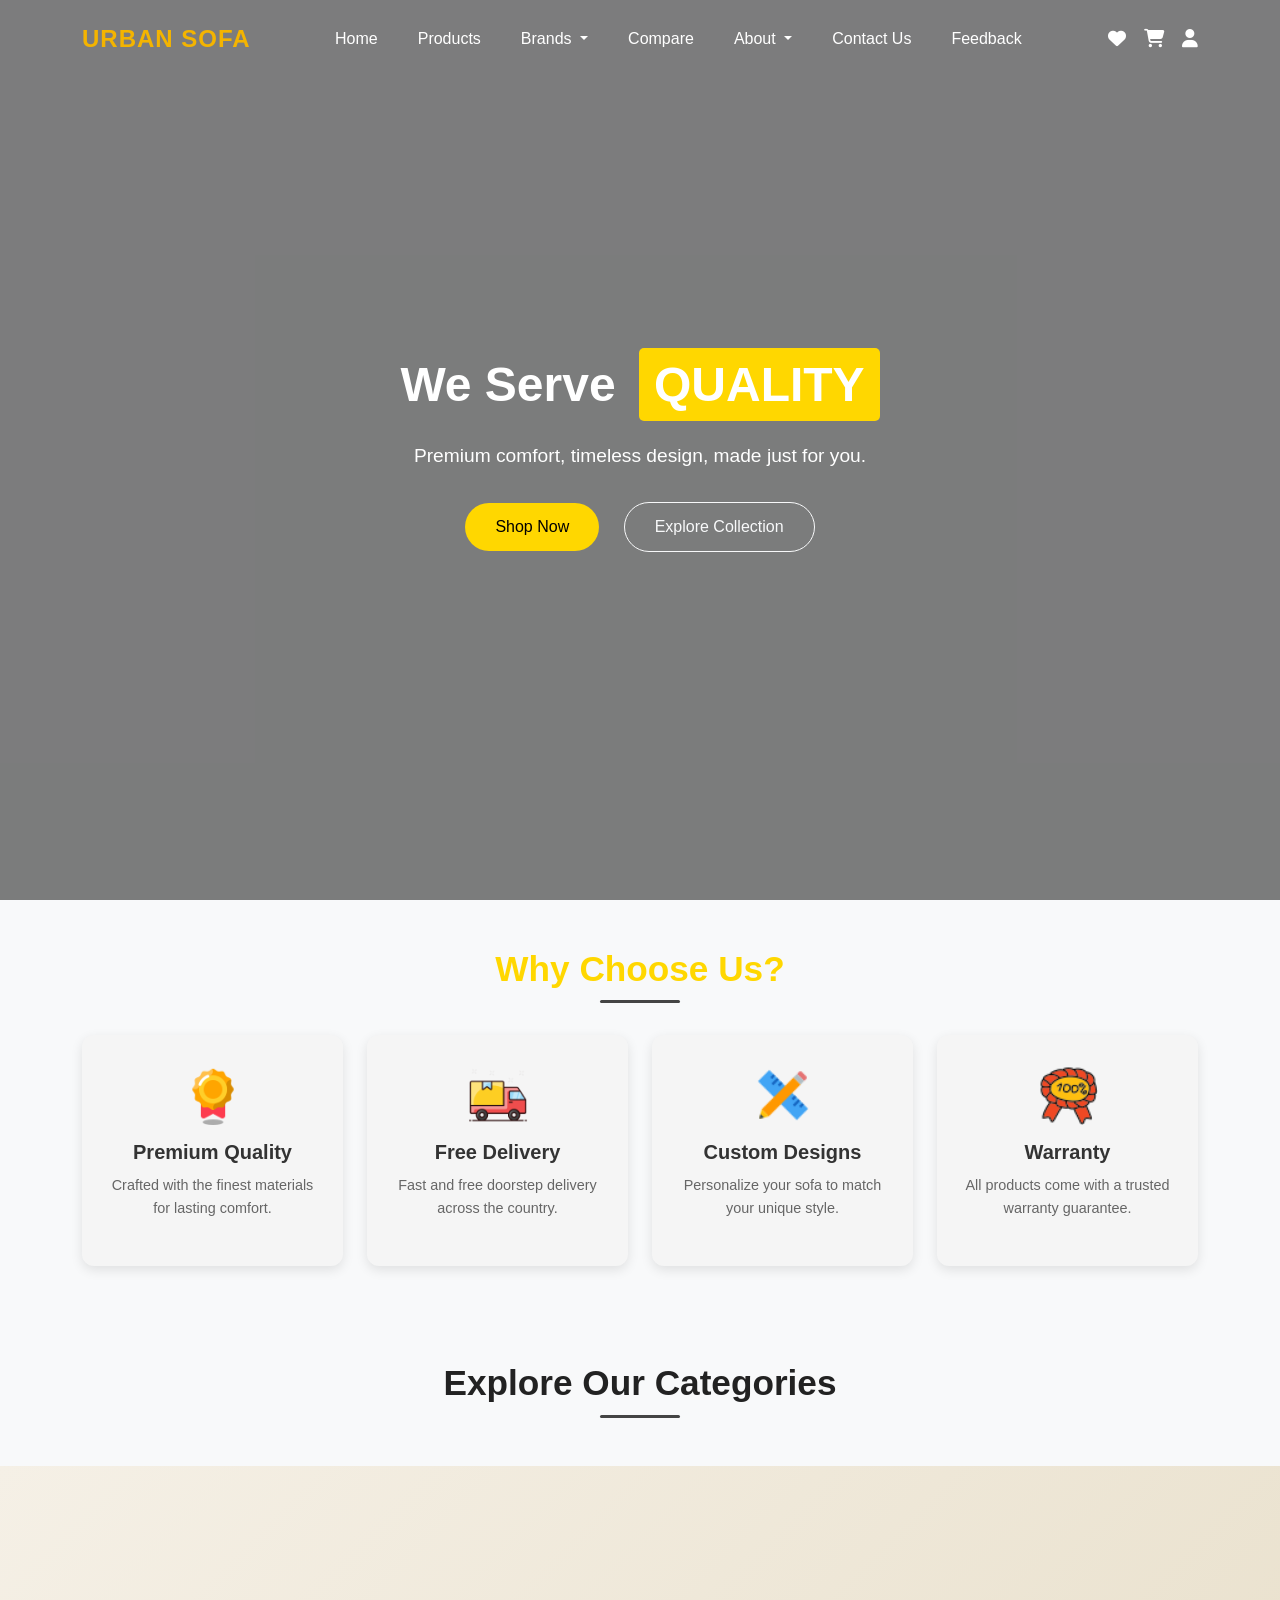
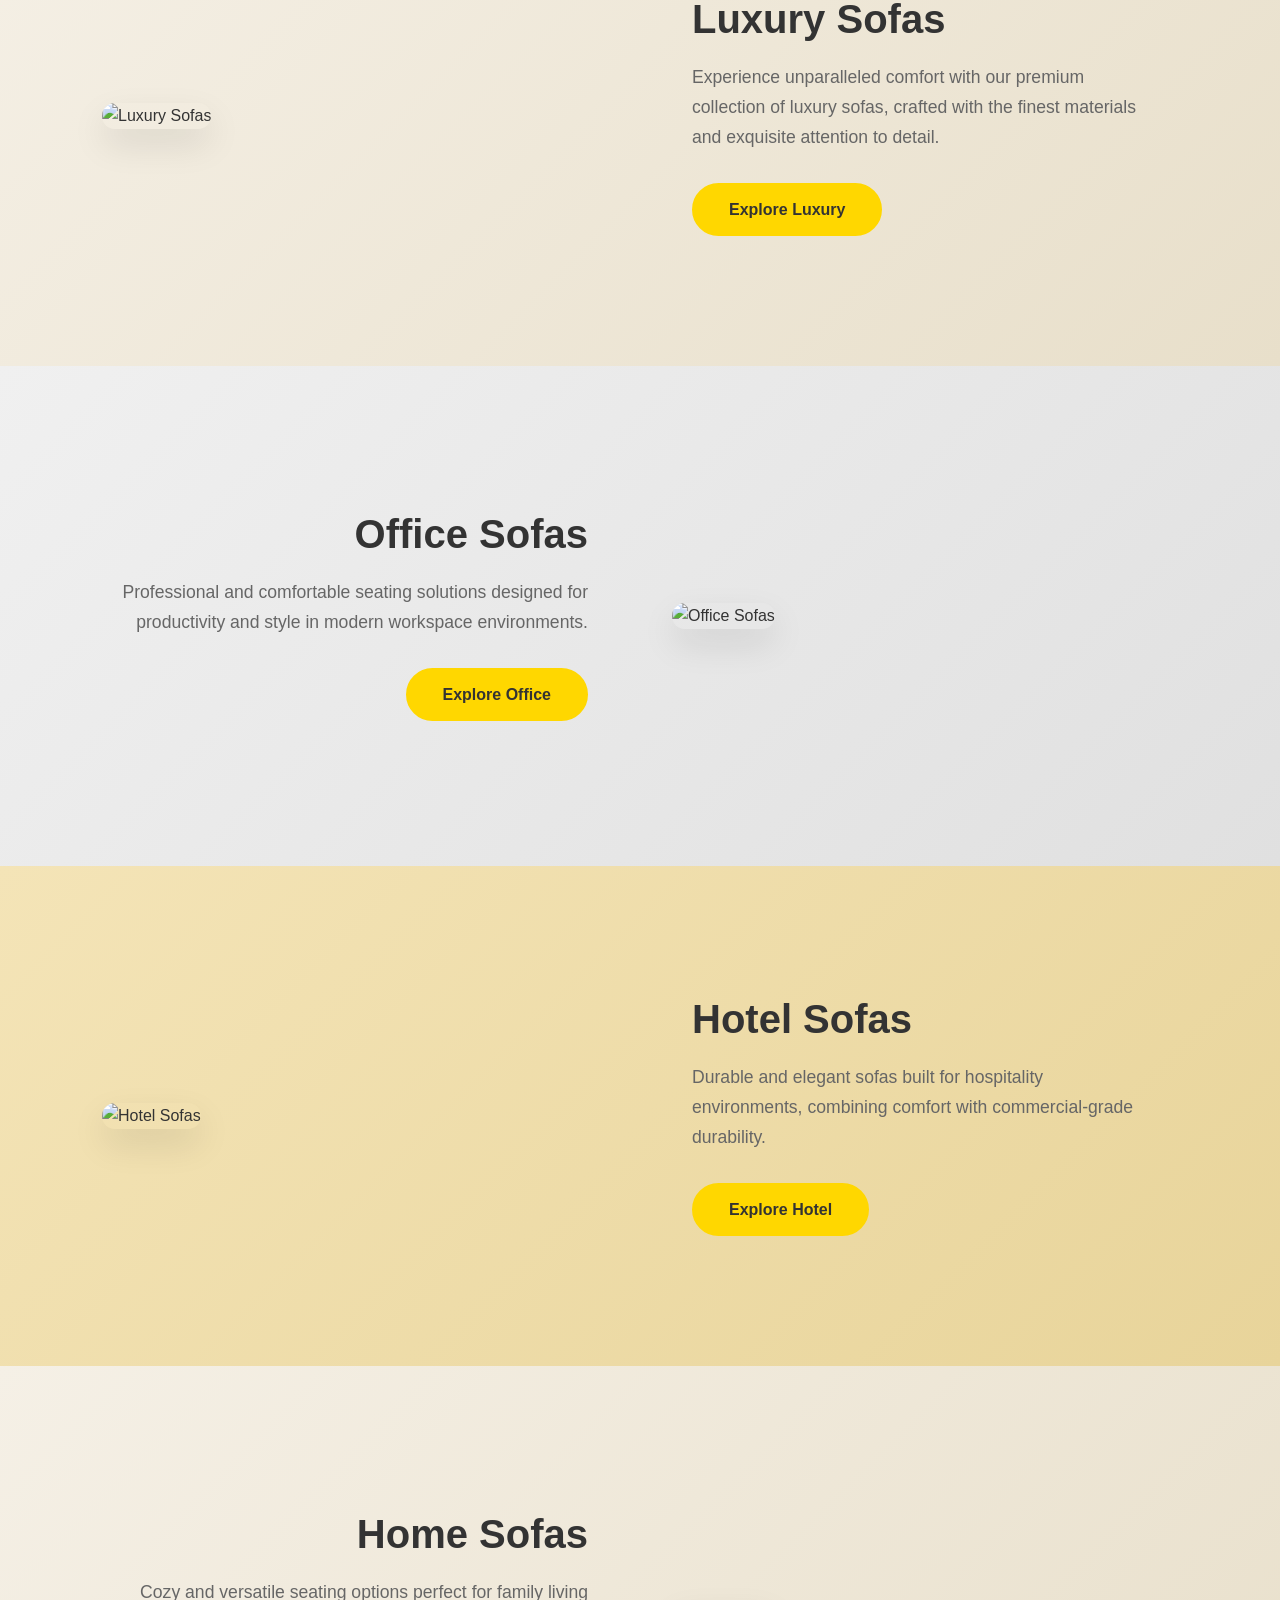
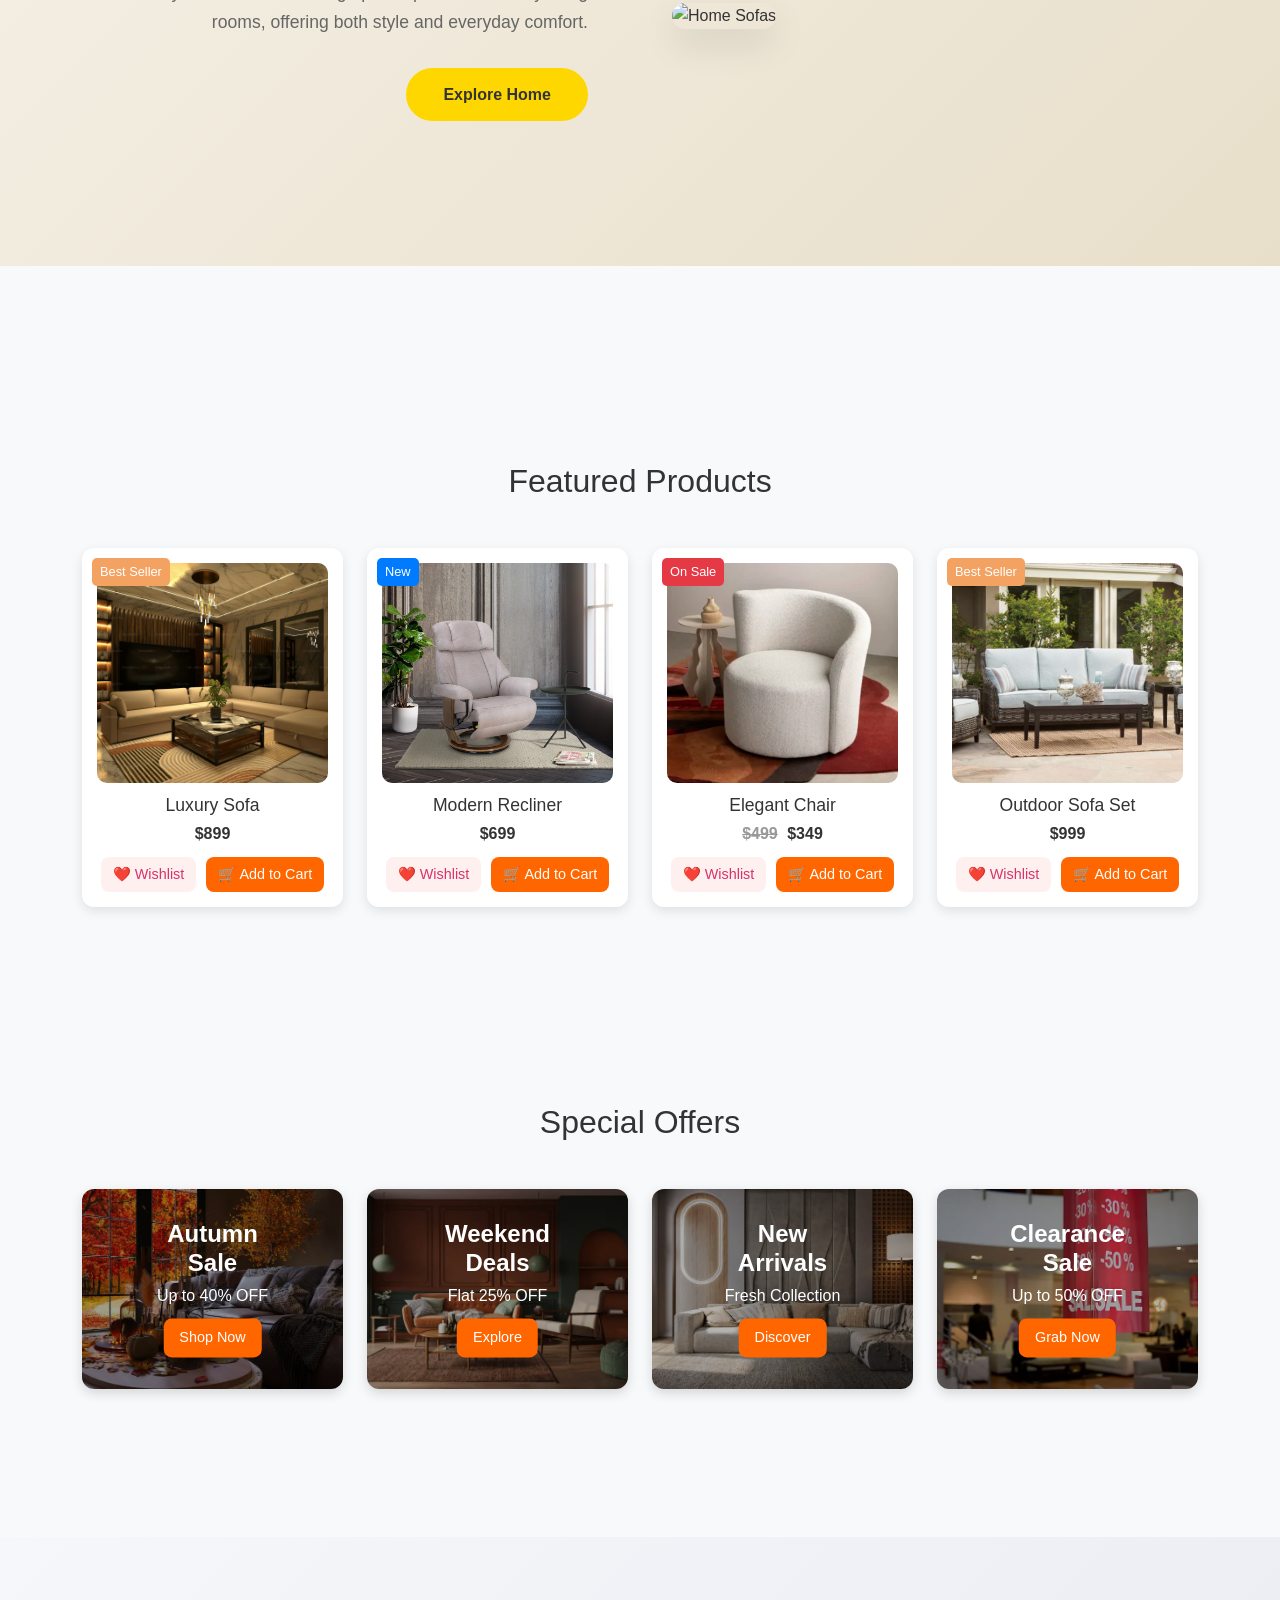
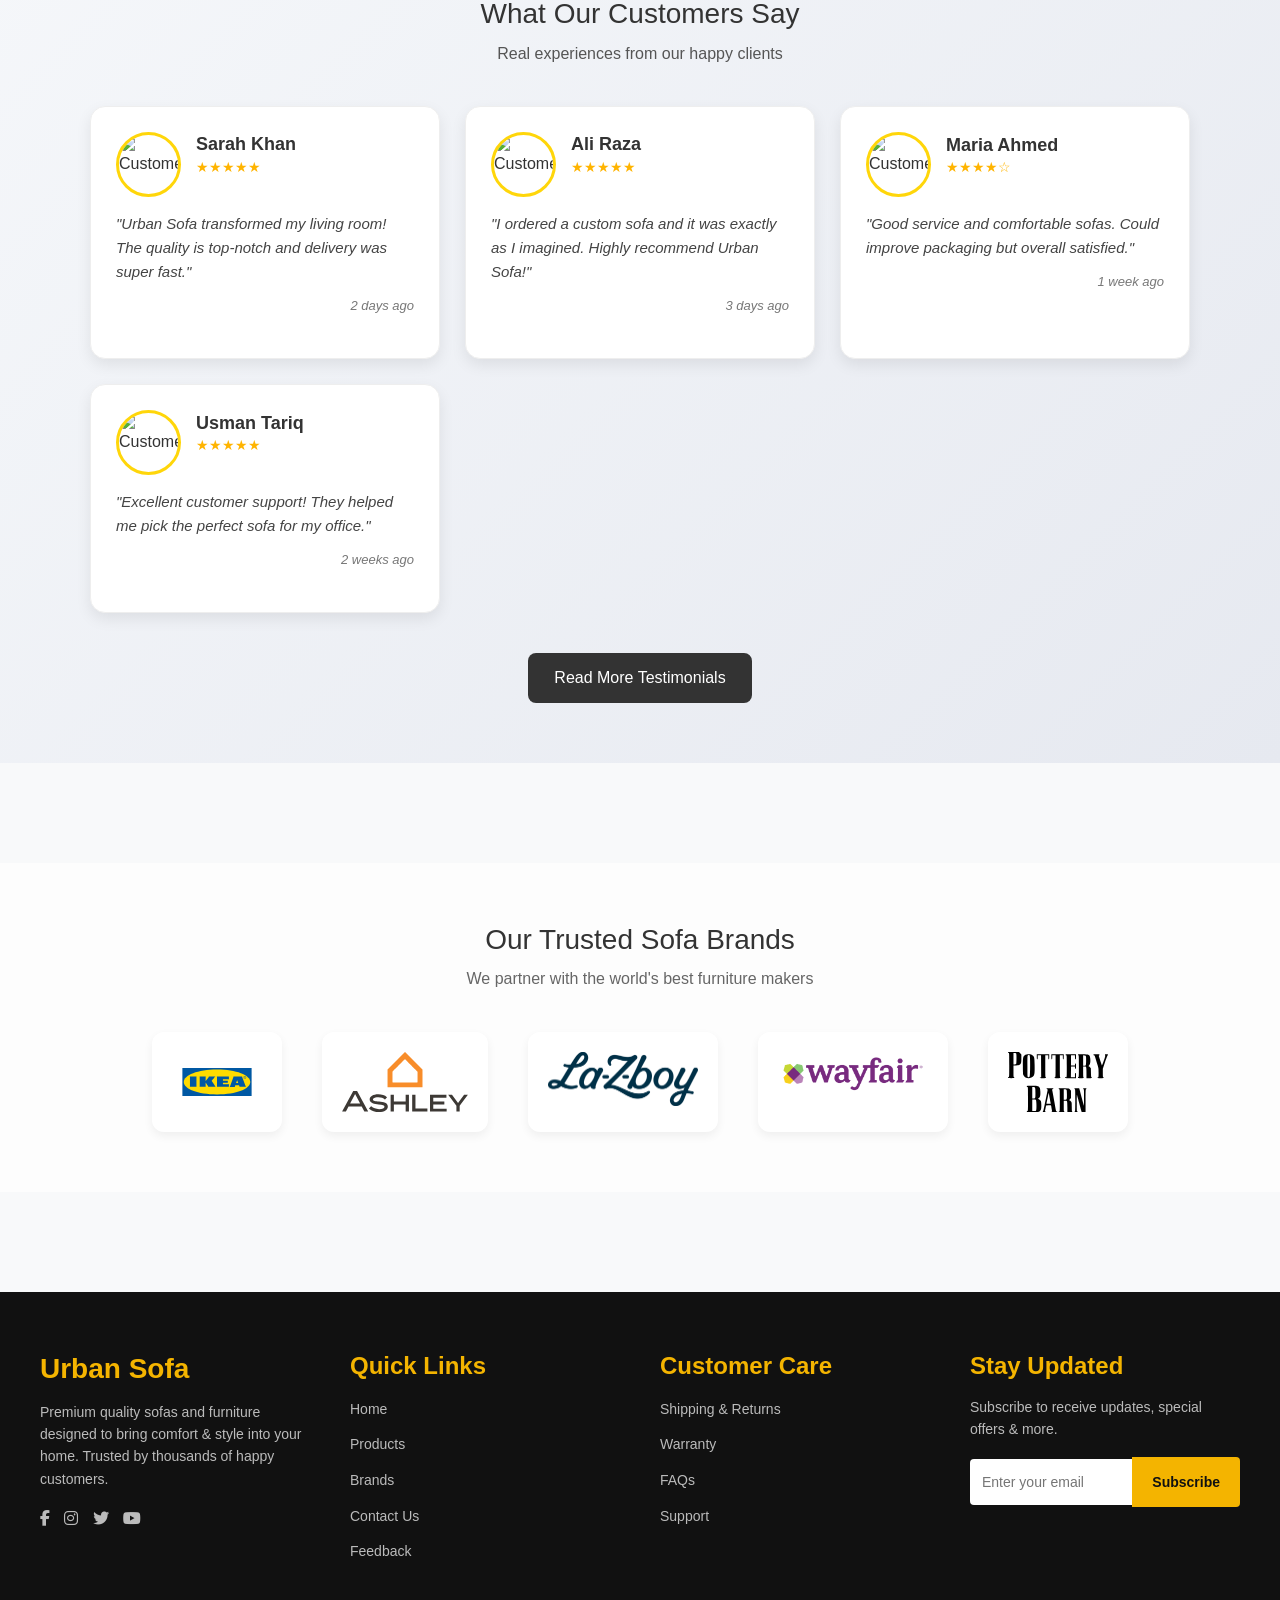
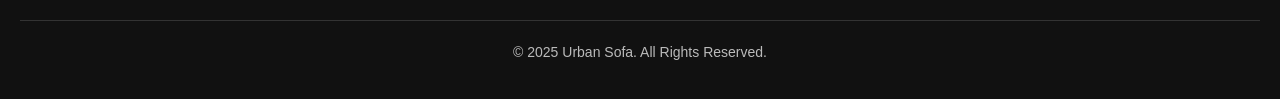
==== index.html @ 5524e992 "agent47" ====
<!DOCTYPE html>
<html lang="en">
<head>
    <meta charset="UTF-8">
    <meta name="viewport" content="width=device-width, initial-scale=1.0">
    <title>Oxford Sofa - Premium Furniture Store</title>

    <link rel="stylesheet" href="https://cdnjs.cloudflare.com/ajax/libs/font-awesome/6.4.0/css/all.min.css">

    <link rel="stylesheet" href="/css/responsive.css">

    <link href="https://cdn.jsdelivr.net/npm/bootstrap@5.3.3/dist/css/bootstrap.min.css" rel="stylesheet">

    <link href="https://unpkg.com/aos@2.3.1/dist/aos.css" rel="stylesheet">

    <link href="https://cdn.jsdelivr.net/npm/bootstrap-icons/font/bootstrap-icons.css" rel="stylesheet">

    <link rel="stylesheet" href="https://cdnjs.cloudflare.com/ajax/libs/font-awesome/6.4.0/css/all.min.css">
    
    <link rel="stylesheet" href="./css/style.css">



</head>
<body>



<nav class="navbar navbar-expand-lg navbar-dark fixed-top custom-navbar">
  <div class="container">
    <a class="navbar-brand" href="index.html">URBAN SOFA</a>

    <button class="navbar-toggler" type="button" data-bs-toggle="collapse" data-bs-target="#navbarNavDropdown">
      <span class="navbar-toggler-icon"></span>
    </button>

    <div class="collapse navbar-collapse" id="navbarNavDropdown">
      <ul class="navbar-nav mx-auto">

        <li class="nav-item">
          <a class="nav-link" href="index.html">Home</a>
        </li>

        <li class="nav-item">
          <a class="nav-link" href="product.html">Products</a>
        </li>
         
        <li class="nav-item dropdown">
          <a class="nav-link dropdown-toggle" href="brands.html" id="brandsDropdown" role="button" data-bs-toggle="dropdown">
            Brands
          </a>
          <ul class="dropdown-menu">
            <li><a class="dropdown-item" href="products.html?brand=ikea">IKEA</a></li>
            <li><a class="dropdown-item" href="products.html?brand=ashley">Ashley Furniture</a></li>
            <li><a class="dropdown-item" href="products.html?brand=lazboy">La-Z-Boy</a></li>
            <li><a class="dropdown-item" href="products.html?brand=wayfair">Wayfair</a></li>
            <li><a class="dropdown-item" href="products.html?brand=potterybarn">Pottery Barn</a></li>
          </ul>
        </li>

        <li class="nav-item">
          <a class="nav-link" href="compare.html">Compare</a>
        </li>

        <li class="nav-item dropdown">
          <a class="nav-link dropdown-toggle" href="about.html" id="aboutDropdown" role="button" data-bs-toggle="dropdown">
            About
          </a>
          <ul class="dropdown-menu">
            <li><a class="dropdown-item" href="about.html#company">Company Intro</a></li>
            <li><a class="dropdown-item" href="about.html#types">Sofa Types</a></li>
            <li><a class="dropdown-item" href="about.html#location">Shop Location</a></li>
          </ul>
        </li>

        <li class="nav-item">
          <a class="nav-link" href="contact.html">Contact Us</a>
        </li>

        <li class="nav-item">
          <a class="nav-link" href="feedback.html">Feedback</a>
        </li>
      </ul>

      <div class="navbar-icons d-flex">
        <a href="wishlist.html" class="nav-icon"><i class="fas fa-heart"></i></a>
        <a href="cart.html" class="nav-icon"><i class="fas fa-shopping-cart"></i></a>
        <a href="login.html" class="nav-icon"><i class="fas fa-user"></i></a>
      </div>
    </div>
  </div>
</nav>





<section class="hero">
  <video autoplay muted loop playsinline class="hero-video">
    <source src="./videos/8580866-hd_1920_1080_30fps.mp4" type="video/mp4">
  </video>
  <div class="hero-overlay"></div>
  <div class="hero-content">
    <h1>We Serve <span class="word-box"><span id="changing-word">QUALITY</span></span></h1>
    <p>Premium comfort, timeless design, made just for you.</p>
    <div class="hero-buttons">
      <a href="#" class="btn btn-primary">Shop Now</a>
      <a href="#" class="btn btn-outline-light">Explore Collection</a>
    </div>
  </div>
</section>




<section class="usp py-5">
  <div class="container text-center">
    <h2 class="section-title" data-aos="fade-up" >Why Choose Us?</h2>
    <div class="row g-4">

      <div class="col-md-3 col-sm-6" data-aos="fade-up" data-aos-delay="0">
        <div class="usp-card">
          <img src="./icons/icons8-award-64.png" alt="Premium Quality" class="usp-icon-filled">
          <h5>Premium Quality</h5>
          <p>Crafted with the finest materials for lasting comfort.</p>
        </div>
      </div>

      <div class="col-md-3 col-sm-6" data-aos="fade-up" data-aos-delay="100">
        <div class="usp-card">
          <img src="./icons/icons8-delivery-van-66.png" alt="Free Delivery" class="usp-icon-filled">
          <h5>Free Delivery</h5>
          <p>Fast and free doorstep delivery across the country.</p>
        </div>
      </div>

      <div class="col-md-3 col-sm-6" data-aos="fade-up" data-aos-delay="200">
        <div class="usp-card">
          <img src="./icons/icons8-design-48.png" alt="Custom Designs" class="usp-icon-filled">
          <h5>Custom Designs</h5>
          <p>Personalize your sofa to match your unique style.</p>
        </div>
      </div>

      <div class="col-md-3 col-sm-6" data-aos="fade-up" data-aos-delay="300">
        <div class="usp-card">
          <img src="./icons/icons8-warranty-48 (1).png" alt="Warranty" class="usp-icon-filled">
          <h5>Warranty</h5>
          <p>All products come with a trusted warranty guarantee.</p>
        </div>
      </div>

    </div>
  </div>
</section>
















<section class="categories py-5" id="categories">
  <div class="container-fluid px-0">
    <h2 class="section-title text-center mb-5" data-aos="fade-up">Explore Our Categories</h2>
    
    <div class="category-row">
      <div class="category-block left-slide" data-aos="fade-right" data-aos-delay="0">
        <div class="category-bg luxury-bg"></div>
        <div class="category-content">
          <div class="container">
            <div class="row align-items-center">
              <div class="col-md-6" data-aos="fade-right" data-aos-delay="200">
                <div class="category-image">
                  <img src="https://media.istockphoto.com/id/926239100/photo/black-classic-interior.webp?a=1&b=1&s=612x612&w=0&k=20&c=ONqGZphnrSF-WtqYJ2VOeg61AqcYJUuCgsuA133kKps=" alt="Luxury Sofas">
                </div>
              </div>
              <div class="col-md-6" data-aos="fade-left" data-aos-delay="400">
                <div class="category-text">
                  <h3>Luxury Sofas</h3>
                  <p>Experience unparalleled comfort with our premium collection of luxury sofas, crafted with the finest materials and exquisite attention to detail.</p>
                  <a href="products.html?category=luxury" class="category-btn">Explore Luxury</a>
                </div>
              </div>
            </div>
          </div>
        </div>
      </div>
    </div>

    <div class="category-row">
      <div class="category-block right-slide" data-aos="fade-left" data-aos-delay="0">
        <div class="category-bg office-bg"></div>
        <div class="category-content">
          <div class="container">
            <div class="row align-items-center">
              <div class="col-md-6 order-md-2" data-aos="fade-left" data-aos-delay="200">
                <div class="category-image">
                  <img src="https://i.pinimg.com/236x/1e/13/ff/1e13ffc7ccefe0b1e198aaa65f93d382.jpg" alt="Office Sofas">
                </div>
              </div>
              <div class="col-md-6 order-md-1" data-aos="fade-right" data-aos-delay="400">
                <div class="category-text text-md-end">
                  <h3>Office Sofas</h3>
                  <p>Professional and comfortable seating solutions designed for productivity and style in modern workspace environments.</p>
                  <a href="products.html?category=office" class="category-btn">Explore Office</a>
                </div>
              </div>
            </div>
          </div>
        </div>
      </div>
    </div>

    <div class="category-row">
      <div class="category-block left-slide" data-aos="fade-right" data-aos-delay="0">
        <div class="category-bg hotel-bg"></div>
        <div class="category-content">
          <div class="container">
            <div class="row align-items-center">
              <div class="col-md-6" data-aos="fade-right" data-aos-delay="200">
                <div class="category-image">
                  <img src="https://media.istockphoto.com/id/2192838435/photo/airport-luxury-lounge-with-empty-seats-bar-counter-and-pendant-lights.webp?a=1&b=1&s=612x612&w=0&k=20&c=W_SAwJem5U9OcKvmD8xho_-WZBqMKJlsRaanZbkVnTk=" alt="Hotel Sofas">
                </div>
              </div>
              <div class="col-md-6" data-aos="fade-left" data-aos-delay="400">
                <div class="category-text">
                  <h3>Hotel Sofas</h3>
                  <p>Durable and elegant sofas built for hospitality environments, combining comfort with commercial-grade durability.</p>
                  <a href="products.html?category=hotel" class="category-btn">Explore Hotel</a>
                </div>
              </div>
            </div>
          </div>
        </div>
      </div>
    </div>

    <div class="category-row">
      <div class="category-block right-slide" data-aos="fade-left" data-aos-delay="0">
        <div class="category-bg home-bg"></div>
        <div class="category-content">
          <div class="container">
            <div class="row align-items-center">
              <div class="col-md-6 order-md-2" data-aos="fade-left" data-aos-delay="200">
                <div class="category-image">
                  <img src="https://i.pinimg.com/236x/1f/61/df/1f61df53977d67986e750d3df08cef0c.jpg" alt="Home Sofas">
                </div>
              </div>
              <div class="col-md-6 order-md-1" data-aos="fade-right" data-aos-delay="400">
                <div class="category-text text-md-end">
                  <h3>Home Sofas</h3>
                  <p>Cozy and versatile seating options perfect for family living rooms, offering both style and everyday comfort.</p>
                  <a href="products.html?category=home" class="category-btn">Explore Home</a>
                </div>
              </div>
            </div>
          </div>
        </div>
      </div>
    </div>
  </div>
</section>

<div style="height:100px;"></div>


















<section id="products" class="py-5">
  <div class="container">
    <h2 class="text-center mb-5" data-aos="fade-up"> Featured Products</h2>
    <div class="row g-4">

      <div class="col-md-3 col-sm-6" data-aos="fade-right">
        <div class="product-card">
          <span class="tag best-seller">Best Seller</span>
          <img src="./images/product 11.jpeg" alt="Luxury Sofa">
          <h3>Luxury Sofa</h3>
          <p class="price">$899</p>
          <div class="actions">
            <button class="wishlist-btn" onclick="addToWishlist('Luxury Sofa')">
              ❤️ Wishlist
            </button>
            <button class="cart-btn" onclick="addToCart('Luxury Sofa')">
              🛒 Add to Cart
            </button>
          </div>
        </div>
      </div>

      <div class="col-md-3 col-sm-6" data-aos="fade-up">
        <div class="product-card">
          <span class="tag new">New</span>
          <img src="./images/product 21.jpg" alt="Modern Recliner">
          <h3>Modern Recliner</h3>
          <p class="price">$699</p>
          <div class="actions">
            <button class="wishlist-btn" onclick="addToWishlist('Modern Recliner')">
              ❤️ Wishlist
            </button>
            <button class="cart-btn" onclick="addToCart('Modern Recliner')">
              🛒 Add to Cart
            </button>
          </div>
        </div>
      </div>

      <div class="col-md-3 col-sm-6" data-aos="fade-up">
        <div class="product-card">
          <span class="tag sale">On Sale</span>
          <img src="./images/product 31.webp" alt="Elegant Chair">
          <h3>Elegant Chair</h3>
          <p class="price"><span class="old-price">$499</span> $349</p>
          <div class="actions">
            <button class="wishlist-btn" onclick="addToWishlist('Elegant Chair')">
              ❤️ Wishlist
            </button>
            <button class="cart-btn" onclick="addToCart('Elegant Chair')">
              🛒 Add to Cart
            </button>
          </div>
        </div>
      </div>

      <div class="col-md-3 col-sm-6" data-aos="fade-left">
        <div class="product-card">
          <span class="tag best-seller">Best Seller</span>
          <img src="./images/product 41.jpg" alt="Outdoor Sofa">
          <h3>Outdoor Sofa Set</h3>
          <p class="price">$999</p>
          <div class="actions">
            <button class="wishlist-btn" onclick="addToWishlist('Outdoor Sofa Set')">
              ❤️ Wishlist
            </button>
            <button class="cart-btn" onclick="addToCart('Outdoor Sofa Set')">
              🛒 Add to Cart
            </button>
          </div>
        </div>
      </div>

    </div>
  </div>
</section>

<div id="cart-popup" class="popup center">✅ Item added to Cart</div>
<div id="wishlist-popup" class="popup right">❤️ Added to Wishlist</div>




<div style="height:100px;"></div>











<section id="promo-banner" class="py-5">
  <div class="container">
    <h2 class="text-center mb-5" data-aos="fade-up">Special Offers</h2>
    <div class="row g-4">

      <div class="col-md-3 col-sm-6" data-aos="fade-right">
        <div class="promo-card">
          <img src="./images/promo11.webp" alt="Autumn Sale">
          <div class="promo-content">
            <h3>Autumn Sale</h3>
            <p>Up to 40% OFF</p>
            <a href="#" class="promo-btn">Shop Now</a>
          </div>
        </div>
      </div>

      <div class="col-md-3 col-sm-6" data-aos="fade-up">
        <div class="promo-card">
          <img src="./images/promo21.webp" alt="Weekend Deals">
          <div class="promo-content">
            <h3>Weekend Deals</h3>
            <p>Flat 25% OFF</p>
            <a href="#" class="promo-btn">Explore</a>
          </div>
        </div>
      </div>

      <div class="col-md-3 col-sm-6" data-aos="fade-up">
        <div class="promo-card">
          <img src="./images/promo31.webp" alt="New Arrivals">
          <div class="promo-content">
            <h3>New Arrivals</h3>
            <p>Fresh Collection</p>
            <a href="#" class="promo-btn">Discover</a>
          </div>
        </div>
      </div>

      <div class="col-md-3 col-sm-6" data-aos="fade-left">
        <div class="promo-card">
          <img src="./images/promo41.webp" alt="Clearance Sale">
          <div class="promo-content">
            <h3>Clearance Sale</h3>
            <p>Up to 50% OFF</p>
            <a href="#" class="promo-btn">Grab Now</a>
          </div>
        </div>
      </div>

    </div>
  </div>
</section>




<div style="height:100px;"></div>









<section class="testimonials" id="testimonials">
  <div class="section-heading" data-aos="fade-up">
    <h2>What Our Customers Say</h2>
    <p>Real experiences from our happy clients</p>
  </div>

  <div class="testimonial-cards">
    <div class="testimonial-card" data-aos="fade-right">
      <div class="testimonial-header">
        <img src="https://randomuser.me/api/portraits/women/45.jpg" alt="Customer">
        <div>
          <h3>Sarah Khan</h3>
          <p class="stars">★★★★★</p>
        </div>
      </div>
      <p class="review">"Urban Sofa transformed my living room! The quality is top-notch and delivery was super fast."</p>
      <p class="time">2 days ago</p>
    </div>

    <div class="testimonial-card" data-aos="fade-left">
      <div class="testimonial-header">
        <img src="https://randomuser.me/api/portraits/men/46.jpg" alt="Customer">
        <div>
          <h3>Ali Raza</h3>
          <p class="stars">★★★★★</p>
        </div>
      </div>
      <p class="review">"I ordered a custom sofa and it was exactly as I imagined. Highly recommend Urban Sofa!"</p>
      <p class="time">3 days ago</p>
    </div>

    <div class="testimonial-card" data-aos="fade-right">
      <div class="testimonial-header">
        <img src="https://randomuser.me/api/portraits/women/52.jpg" alt="Customer">
        <div>
          <h3>Maria Ahmed</h3>
          <p class="stars">★★★★☆</p>
        </div>
      </div>
      <p class="review">"Good service and comfortable sofas. Could improve packaging but overall satisfied."</p>
      <p class="time">1 week ago</p>
    </div>

    <div class="testimonial-card" data-aos="fade-left">
      <div class="testimonial-header">
        <img src="https://randomuser.me/api/portraits/men/60.jpg" alt="Customer">
        <div>
          <h3>Usman Tariq</h3>
          <p class="stars">★★★★★</p>
        </div>
      </div>
      <p class="review">"Excellent customer support! They helped me pick the perfect sofa for my office."</p>
      <p class="time">2 weeks ago</p>
    </div>
  </div>

  <div class="testimonial-btn" data-aos="zoom-in">
    <a href="testimonials.html" class="btn">Read More Testimonials</a>
  </div>
</section>




<div style="height:100px;"></div>







<section class="brands" id="brands">
  <div class="section-heading" data-aos="fade-up">
    <h2>Our Trusted Sofa Brands</h2>
    <p>We partner with the world's best furniture makers</p>
  </div>

  <div class="brand-logos">
    <div class="brand-logo" data-aos="zoom-in">
      <img src="./images/ikea.svg" alt="IKEA">
    </div>
    <div class="brand-logo" data-aos="zoom-in" data-aos-delay="200">
      <img src="./images/Ashley_logo_2022.svg" alt="Ashley Furniture">
    </div>
    <div class="brand-logo" data-aos="zoom-in" data-aos-delay="400">
      <img src="./images/La-Z-Boy_2025.svg.png" alt="La-Z-Boy">
    </div>
    <div class="brand-logo" data-aos="zoom-in" data-aos-delay="600">
      <img src="./images/Wayfair_logo_with_tagline.png" alt="Wayfair">
    </div>
    <div class="brand-logo" data-aos="zoom-in" data-aos-delay="800">
      <img src="./images/pottery-barn-logo-svg-vector.svg" alt="Pottery Barn">
    </div>
  </div>
</section>




<div style="height:100px;"></div>











<footer class="footer">
  <div class="footer-container">

    <div class="footer-about">
      <h3>Urban Sofa</h3>
      <p>Premium quality sofas and furniture designed to bring comfort & style into your home. Trusted by thousands of happy customers.</p>
      <div class="footer-social">
        <a href="#"><i class="fab fa-facebook-f"></i></a>
        <a href="#"><i class="fab fa-instagram"></i></a>
        <a href="#"><i class="fab fa-twitter"></i></a>
        <a href="#"><i class="fab fa-youtube"></i></a>
      </div>
    </div>

    <div class="footer-links">
      <h4>Quick Links</h4>
      <ul>
        <li><a href="index.html">Home</a></li>
        <li><a href="products.html">Products</a></li>
        <li><a href="brands.html">Brands</a></li>
        <li><a href="contact.html">Contact Us</a></li>
        <li><a href="feedback.html">Feedback</a></li>
      </ul>
    </div>

    <div class="footer-links">
      <h4>Customer Care</h4>
      <ul>
        <li><a href="#">Shipping & Returns</a></li>
        <li><a href="#">Warranty</a></li>
        <li><a href="#">FAQs</a></li>
        <li><a href="#">Support</a></li>
      </ul>
    </div>

    <div class="footer-newsletter">
      <h4>Stay Updated</h4>
      <p>Subscribe to receive updates, special offers & more.</p>
      <form>
        <input type="email" placeholder="Enter your email" required>
        <button type="submit">Subscribe</button>
      </form>
    </div>
  </div>

  <div class="footer-bottom">
    <p>&copy; 2025 Urban Sofa. All Rights Reserved.</p>
  </div>
</footer>





  <script src="/js/main.js"></script>

  <script src="https://cdn.jsdelivr.net/npm/bootstrap@5.3.3/dist/js/bootstrap.bundle.min.js"></script>
  
  <script src="https://unpkg.com/aos@2.3.1/dist/aos.js"></script>

  <script src="./js/index.js"></script>


</body>
</html>
---- css/responsive.css ----
@media (max-width: 992px) {
    nav ul {
        display: none;
        position: absolute;
        top: 100%;
        left: 0;
        right: 0;
        background-color: white;
        flex-direction: column;
        padding: 20px;
        box-shadow: 0 4px 10px rgba(0, 0, 0, 0.1);
    }
    
    nav ul.show {
        display: flex;
    }
    
    nav ul li {
        margin: 10px 0;
    }
    
    .mobile-menu-btn {
        display: block;
    }
    
    .hero h2 {
        font-size: 36px;
    }
    
    .hero p {
        font-size: 18px;
    }
}

@media (max-width: 768px) {
    .products-grid {
        grid-template-columns: repeat(auto-fill, minmax(200px, 1fr));
    }
    
    .brands-grid {
        grid-template-columns: repeat(auto-fill, minmax(150px, 1fr));
    }
    
    .footer-content {
        grid-template-columns: 1fr;
    }
    
    .cart-item, .wishlist-item {
        flex-direction: column;
    }
    
    .cart-item img, .wishlist-item img {
        width: 100%;
        height: 200px;
    }
}

@media (max-width: 576px) {
    .hero {
        height: 400px;
    }
    
    .hero h2 {
        font-size: 28px;
    }
    
    .hero p {
        font-size: 16px;
    }
    
    section {
        padding: 40px 0;
    }
    
    section h2 {
        font-size: 26px;
    }
    
    .auth-container {
        padding: 20px;
        margin: 40px auto;
    }
}
---- css/style.css ----
* {
    margin: 0;
    padding: 0;
    box-sizing: border-box;
    font-family: 'Segoe UI', Tahoma, Geneva, Verdana, sans-serif;
}

body {
    background-color: #f8f9fa;
    color: #333;
    line-height: 1.6;
}

.custom-navbar {
  background: transparent;
  transition: background 0.4s ease;
  padding: 15px 0;
  z-index: 1000;
}

.custom-navbar.scrolled {
  background: #111;
}

.navbar-brand {
  font-size: 24px;
  font-weight: 700;
  letter-spacing: 1px;
  color: #f4b400 !important;
  position: relative;
  display: inline-block;
  transition: transform 0.3s ease, color 0.3s ease;
}

.navbar-brand:hover {
  transform: scale(1.1) rotate(-2deg);
  color: #fff !important;
}

.navbar-nav .nav-link {
  margin: 0 12px;
  font-weight: 500;
  color: #fff !important;
  position: relative;
  opacity: 0;
  transform: translateY(-15px);
  animation: slideIn 0.6s forwards;
}

.navbar-nav .nav-link:nth-child(1) { animation-delay: 0.2s; }
.navbar-nav .nav-link:nth-child(2) { animation-delay: 0.4s; }
.navbar-nav .nav-link:nth-child(3) { animation-delay: 0.6s; }
.navbar-nav .nav-link:nth-child(4) { animation-delay: 0.8s; }
.navbar-nav .nav-link:nth-child(5) { animation-delay: 1s; }
.navbar-nav .nav-link:nth-child(6) { animation-delay: 1.2s; }
.navbar-nav .nav-link:nth-child(7) { animation-delay: 1.4s; }

@keyframes slideIn {
  to {
    opacity: 1;
    transform: translateY(0);
  }
}

.navbar-nav .nav-link:hover {
  color: #f4b400 !important;
  transition: color 0.3s ease;
}

.dropdown-menu {
  background: #fff;
  border-radius: 8px;
  box-shadow: 0 4px 12px rgba(0,0,0,0.1);
}

.dropdown-menu .dropdown-item {
  color: #333;
  transition: all 0.3s;
}

.dropdown-menu .dropdown-item:hover {
  background: #f4b400;
  color: #fff;
}

.navbar-icons .nav-icon {
  margin-left: 18px;
  color: #fff;
  font-size: 18px;
  transition: color 0.3s ease, transform 0.3s ease;
  opacity: 0;
  transform: translateY(-10px);
  animation: slideIn 0.6s forwards;
}

.navbar-icons .nav-icon:nth-child(1) { animation-delay: 1.6s; }
.navbar-icons .nav-icon:nth-child(2) { animation-delay: 1.8s; }
.navbar-icons .nav-icon:nth-child(3) { animation-delay: 2s; }

.navbar-icons .nav-icon:hover {
  color: #f4b400;
  transform: translateY(-3px);
}

.animated-link {
  opacity: 0;
  transform: translateY(-15px);
  animation: slideIn 0.6s forwards;
}

.animated-icon {
  opacity: 0;
  transform: translateY(-10px);
  animation: slideIn 0.6s forwards;
}

@keyframes slideIn {
  to {
    opacity: 1;
    transform: translateY(0);
  }
}

.hero {
  position: relative;
  height: 100vh;
  display: flex;
  align-items: center;
  justify-content: center;
  text-align: center;
  color: white;
  overflow: hidden;
}

.hero-video {
  position: absolute;
  top: 0; left: 0;
  width: 100%;
  height: 100%;
  object-fit: cover;
  z-index: -2;
}

.hero-overlay {
  position: absolute;
  top: 0; left: 0;
  width: 100%;
  height: 100%;
  background: rgba(0,0,0,0.5);
  z-index: -1;
}

.hero-content h1 {
  font-size: 3rem;
  font-weight: bold;
  margin-bottom: 20px;
}

.hero-content p {
  font-size: 1.2rem;
  margin-bottom: 30px;
}

.hero-buttons .btn {
  margin: 0 10px;
  padding: 12px 30px;
  font-size: 1rem;
  border-radius: 30px;
  transition: all 0.3s ease;
}
.btn-primary {
  background: #FFD700;
  border: none;
  color: black;
}
.btn-primary:hover {
  background: #e6c200;
}
.btn-outline-light:hover {
  background: white;
  color: black;
}

.word-box {
  display: inline-block;
  padding: 8px 15px;
  border-radius: 5px;
  background: #FFD700;
  margin-left: 10px;
  transition: background 0.5s ease;
}
.word-box span {
  display: inline-block;
  animation: roll 1s ease;
}

@keyframes roll {
  0% { transform: rotateX(90deg); opacity: 0; }
  50% { transform: rotateX(0); opacity: 1; }
  100% { transform: rotateX(0); opacity: 1; }
}

.usp h2 {
  font-weight: bold;
  color: #FFD700;
}

.section-title {
  font-size: 2.2rem;
  font-weight: 700;
  text-align: center;
  color: #222;
  position: relative;
  margin-bottom: 2rem;
}

.section-title::after {
  content: "";
  width: 80px;
  height: 3px;
  background: #444;
  display: block;
  margin: 10px auto 0;
  border-radius: 2px;
}

.usp-card {
  background: #f5f5f5;
  border-radius: 12px;
  padding: 30px 20px;
  box-shadow: 0 4px 12px rgba(0,0,0,0.1);
  transition: all 0.3s ease;
  height: 100%;
  text-align: center;
}

.usp-icon-filled {
  width: 60px;
  height: 60px;
  margin-bottom: 15px;
  transition: transform 0.3s ease;
}

.usp-card h5 {
  font-weight: bold;
  margin-bottom: 10px;
  color: #333;
}

.usp-card p {
  font-size: 0.9rem;
  color: #666;
}

.usp-card:hover {
  transform: scale(1.05);
  box-shadow: 0 8px 20px rgba(0,0,0,0.2);
}

.usp-card:hover .usp-icon-filled {
  transform: translateY(-6px) scale(1.1);
}

.categories {
  background: #f8f9fa;
  position: relative;
  overflow: hidden;
}

.category-row {
  margin-bottom: 0;
}

.category-block {
  position: relative;
  height: 500px;
  overflow: hidden;
}

.luxury-bg {
  background: linear-gradient(135deg, #f5f0e6, #e8dfca);
}

.office-bg {
  background: linear-gradient(135deg, #f0f0f0, #e0e0e0);
}

.hotel-bg {
  background: linear-gradient(135deg, #f4e4b7, #e8d49a);
}

.home-bg {
  background: linear-gradient(135deg, #f5f0e6, #e8dfca);
}

.category-bg {
  position: absolute;
  top: 0;
  width: 100%;
  height: 100%;
  z-index: 1;
}

.left-slide[data-aos="fade-right"] {
  transform: translateX(-100%);
}

.left-slide[data-aos="fade-right"].aos-animate {
  transform: translateX(0);
}

.right-slide[data-aos="fade-left"] {
  transform: translateX(100%);
}

.right-slide[data-aos="fade-left"].aos-animate {
  transform: translateX(0);
}

.category-content {
  position: relative;
  z-index: 2;
  height: 100%;
  display: flex;
  align-items: center;
}

.category-image {
  padding: 20px;
}

.category-image img {
  width: 100%;
  height: 350px;
  object-fit: cover;
  border-radius: 15px;
  box-shadow: 0 15px 35px rgba(0,0,0,0.1);
}

.category-text {
  padding: 40px;
}

.category-text h3 {
  font-size: 2.5rem;
  font-weight: 700;
  margin-bottom: 20px;
  color: #333;
}

.category-text p {
  font-size: 1.1rem;
  line-height: 1.7;
  color: #666;
  margin-bottom: 30px;
}

.category-btn {
  display: inline-block;
  padding: 12px 35px;
  background: #FFD700;
  color: #333;
  text-decoration: none;
  border-radius: 30px;
  font-weight: 600;
  transition: all 0.3s ease;
  border: 2px solid #FFD700;
  font-size: 1rem;
}

.category-btn:hover {
  background: transparent;
  color: #333;
  transform: translateY(-3px);
  box-shadow: 0 8px 20px rgba(255, 215, 0, 0.3);
}

.category-image[data-aos="fade-right"] {
  transform: translateX(-100px);
  opacity: 0;
  transition: all 0.8s ease;
}

.category-image[data-aos="fade-right"].aos-animate {
  transform: translateX(0);
  opacity: 1;
}

.category-image[data-aos="fade-left"] {
  transform: translateX(100px);
  opacity: 0;
  transition: all 0.8s ease;
}

.category-image[data-aos="fade-left"].aos-animate {
  transform: translateX(0);
  opacity: 1;
}

.category-text[data-aos="fade-left"] {
  transform: translateX(100px);
  opacity: 0;
  transition: all 0.8s ease;
}

.category-text[data-aos="fade-left"].aos-animate {
  transform: translateX(0);
  opacity: 1;
}

.category-text[data-aos="fade-right"] {
  transform: translateX(-100px);
  opacity: 0;
  transition: all 0.8s ease;
}

.category-text[data-aos="fade-right"].aos-animate {
  transform: translateX(0);
  opacity: 1;
}

@media (max-width: 768px) {
  .category-block {
    height: auto;
    min-height: 400px;
  }
  
  .category-content {
    padding: 40px 0;
  }
  
  .category-text {
    padding: 20px;
    text-align: center;
  }
  
  .category-text h3 {
    font-size: 2rem;
  }
  
  .category-image img {
    height: 250px;
  }
  
  .category-text.text-md-end {
    text-align: center !important;
  }
  
  .category-block[data-aos] {
    transform: translateY(50px) !important;
  }
  
  .category-block[data-aos].aos-animate {
    transform: translateY(0) !important;
  }
  
  .category-image[data-aos],
  .category-text[data-aos] {
    transform: translateY(30px) !important;
  }
  
  .category-image[data-aos].aos-animate,
  .category-text[data-aos].aos-animate {
    transform: translateY(0) !important;
  }
}

@media (max-width: 576px) {
  .category-text h3 {
    font-size: 1.8rem;
  }
  
  .category-text p {
    font-size: 1rem;
  }
  
  .category-btn {
    padding: 10px 25px;
    font-size: 0.9rem;
  }
}

.footer {
  background: #111;
  color: #fff;
  padding: 60px 20px 20px;
  font-family: 'Poppins', sans-serif;
}

.footer-container {
  display: grid;
  grid-template-columns: repeat(auto-fit, minmax(230px, 1fr));
  gap: 40px;
  max-width: 1200px;
  margin: auto;
}

.footer h3, 
.footer h4 {
  margin-bottom: 15px;
  font-weight: 600;
  color: #f4b400;
}

.footer p {
  font-size: 14px;
  color: #bbb;
  line-height: 1.6;
}

.footer-links ul {
  list-style: none;
  padding: 0;
}

.footer-links ul li {
  margin-bottom: 10px;
}

.footer-links ul li a {
  color: #bbb;
  font-size: 14px;
  text-decoration: none;
  transition: color 0.3s ease;
}

.footer-links ul li a:hover {
  color: #fff;
}

.footer-newsletter form {
  display: flex;
  align-items: center;
  margin-top: 10px;
}

.footer-newsletter input {
  padding: 12px;
  width: 70%;
  border: none;
  border-radius: 4px 0 0 4px;
  outline: none;
  font-size: 14px;
}

.footer-newsletter button {
  padding: 14px 20px;
  border: none;
  background: #f4b400;
  color: #111;
  border-radius: 0 4px 4px 0;
  cursor: pointer;
  font-weight: 600;
  font-size: 14px;
  transition: background 0.3s ease;
}

.footer-newsletter button:hover {
  background: #e0a800;
}

.footer-social a {
  display: inline-block;
  margin-right: 10px;
  color: #bbb;
  font-size: 16px;
  transition: color 0.3s ease, transform 0.3s ease;
}

.footer-social a:hover {
  color: #f4b400;
  transform: translateY(-2px);
}

.footer-bottom {
  text-align: center;
  border-top: 1px solid #333;
  margin-top: 40px;
  padding-top: 20px;
  font-size: 13px;
  color: #777;
}

.subscribe-popup {
  position: fixed;
  top: 50%;
  left: 50%;
  transform: translate(-50%, -50%) scale(0.8);
  background: #fff;
  color: #111;
  padding: 20px 30px;
  border-radius: 10px;
  box-shadow: 0 8px 25px rgba(0,0,0,0.2);
  text-align: center;
  font-family: 'Poppins', sans-serif;
  z-index: 9999;
  opacity: 0;
  transition: all 0.3s ease;
}

.subscribe-popup.show {
  opacity: 1;
  transform: translate(-50%, -50%) scale(1);
}

.subscribe-popup h4 {
  margin-bottom: 10px;
  color: #f4b400;
}

.subscribe-popup p {
  font-size: 14px;
  color: #555;
}

.auth-container {
    max-width: 400px;
    margin: 60px auto;
    padding: 30px;
    background-color: white;
    border-radius: 8px;
    box-shadow: 0 4px 15px rgba(0, 0, 0, 0.1);
}

.auth-container h2 {
    text-align: center;
    margin-bottom: 30px;
}

.form-group {
    margin-bottom: 20px;
}

.form-group label {
    display: block;
    margin-bottom: 8px;
    font-weight: 500;
}

.form-group input {
    width: 100%;
    padding: 12px;
    border: 1px solid #ddd;
    border-radius: 4px;
    font-size: 16px;
}

.form-group input:focus {
    outline: none;
    border-color: #3498db;
}

.auth-btn {
    width: 100%;
    padding: 12px;
    background-color: #3498db;
    color: white;
    border: none;
    border-radius: 4px;
    font-size: 16px;
    cursor: pointer;
    transition: background-color 0.3s;
}

.auth-btn:hover {
    background-color: #2980b9;
}

.auth-link {
    text-align: center;
    margin-top: 20px;
}

.auth-link a {
    color: #3498db;
    text-decoration: none;
}

.auth-link a:hover {
    text-decoration: underline;
}

.cart-item, .wishlist-item {
    display: flex;
    background-color: white;
    border-radius: 8px;
    overflow: hidden;
    margin-bottom: 20px;
    box-shadow: 0 4px 8px rgba(0, 0, 0, 0.1);
}

.cart-item img, .wishlist-item img {
    width: 150px;
    height: 150px;
    object-fit: cover;
}

.cart-item-details, .wishlist-item-details {
    padding: 20px;
    flex-grow: 1;
}

.cart-item-details h3, .wishlist-item-details h3 {
    margin-bottom: 10px;
}

.cart-item-price, .wishlist-item-price {
    color: #e74c3c;
    font-weight: 600;
    font-size: 18px;
    margin-bottom: 15px;
}

.remove-item {
    background-color: #e74c3c;
    color: white;
    border: none;
    padding: 8px 15px;
    border-radius: 4px;
    cursor: pointer;
    transition: background-color 0.3s;
}

.remove-item:hover {
    background-color: #c0392b;
}

.cart-total, .wishlist-total {
    background-color: white;
    padding: 20px;
    border-radius: 8px;
    box-shadow: 0 4px 8px rgba(0, 0, 0, 0.1);
    margin-top: 30px;
}

.cart-total h3, .wishlist-total h3 {
    margin-bottom: 15px;
}

.checkout-btn {
    display: block;
    width: 100%;
    padding: 12px;
    background-color: #27ae60;
    color: white;
    border: none;
    border-radius: 4px;
    font-size: 16px;
    cursor: pointer;
    transition: background-color 0.3s;
    margin-top: 20px;
}

.checkout-btn:hover {
    background-color: #219653;
}

.contact-form, .feedback-form {
    background-color: white;
    padding: 30px;
    border-radius: 8px;
    box-shadow: 0 4px 15px rgba(0, 0, 0, 0.1);
    max-width: 600px;
    margin: 0 auto;
}

.form-group textarea {
    width: 100%;
    padding: 12px;
    border: 1px solid #ddd;
    border-radius: 4px;
    font-size: 16px;
    min-height: 150px;
    resize: vertical;
}

.form-group textarea:focus {
    outline: none;
    border-color: #3498db;
}

.submit-btn {
    width: 100%;
    padding: 12px;
    background-color: #3498db;
    color: white;
    border: none;
    border-radius: 4px;
    font-size: 16px;
    cursor: pointer;
    transition: background-color 0.3s;
}

.submit-btn:hover {
    background-color: #2980b9;
}

.alert {
    padding: 15px;
    border-radius: 4px;
    margin-bottom: 20px;
    display: none;
}

.alert-success {
    background-color: #d4edda;
    color: #155724;
    border: 1px solid #c3e6cb;
}

.alert-error {
    background-color: #f8d7da;
    color: #721c24;
    border: 1px solid #f5c6cb;
}

#notification-container {
    position: fixed;
    top: 0;
    left: 0;
    right: 0;
    z-index: 9999;
    display: flex;
    flex-direction: column;
    align-items: center;
    pointer-events: none;
}

.notification {
    background-color: white;
    color: #333;
    padding: 15px 25px;
    margin: 10px;
    border-radius: 4px;
    box-shadow: 0 4px 12px rgba(0, 0, 0, 0.15);
    display: flex;
    align-items: center;
    max-width: 400px;
    opacity: 0;
    transform: translateY(-100%);
    transition: opacity 0.3s, transform 0.3s;
    pointer-events: auto;
}

.notification.show {
    opacity: 1;
    transform: translateY(0);
}

.notification.success {
    border-left: 4px solid #27ae60;
}

.notification.error {
    border-left: 4px solid #e74c3c;
}

.notification.info {
    border-left: 4px solid #3498db;
}

.notification i {
    margin-right: 10px;
    font-size: 20px;
}

.notification.success i {
    color: #27ae60;
}

.notification.error i {
    color: #e74c3c;
}

.notification.info i {
    color: #3498db;
}

.notification-content {
    flex-grow: 1;
}

.notification-close {
    background: none;
    border: none;
    font-size: 18px;
    cursor: pointer;
    color: #999;
    margin-left: 15px;
}

.notification-close:hover {
    color: #333;
}

.contact-page {
    padding: 60px 0;
}

.contact-info {
    display: grid;
    grid-template-columns: repeat(auto-fit, minmax(250px, 1fr));
    gap: 30px;
    margin-bottom: 50px;
}

.contact-item {
    background-color: white;
    padding: 30px;
    border-radius: 8px;
    text-align: center;
    box-shadow: 0 4px 15px rgba(0, 0, 0, 0.1);
    transition: transform 0.3s;
}

.contact-item:hover {
    transform: translateY(-5px);
}

.contact-item i {
    font-size: 36px;
    color: #3498db;
    margin-bottom: 15px;
}

.contact-item h3 {
    margin-bottom: 10px;
    color: #2c3e50;
}

.contact-map {
    margin-bottom: 50px;
    border-radius: 8px;
    overflow: hidden;
    box-shadow: 0 4px 15px rgba(0, 0, 0, 0.1);
}

.contact-map iframe {
    width: 100%;
    height: 400px;
    border: none;
}

.contact-form-container {
    background-color: white;
    padding: 40px;
    border-radius: 8px;
    box-shadow: 0 4px 15px rgba(0, 0, 0, 0.1);
}

.contact-form-container h3 {
    text-align: center;
    margin-bottom: 30px;
    color: #2c3e50;
}

@media (max-width: 768px) {
    .mobile-menu-btn {
        display: block;
    }
    
    nav ul {
        display: none;
        position: absolute;
        top: 100%;
        left: 0;
        right: 0;
        background-color: white;
        flex-direction: column;
        padding: 20px;
        box-shadow: 0 4px 8px rgba(0, 0, 0, 0.1);
    }
    
    nav ul.show {
        display: flex;
    }
    
    nav ul li {
        margin: 10px 0;
    }
    
    .hero h2 {
        font-size: 36px;
    }
    
    .hero p {
        font-size: 18px;
    }
    
    .cart-item, .wishlist-item {
        flex-direction: column;
    }
    
    .cart-item img, .wishlist-item img {
        width: 100%;
        height: 200px;
    }
    
    .contact-info {
        grid-template-columns: 1fr;
    }
    
    .contact-item {
        padding: 20px;
    }
    
    .contact-form-container {
        padding: 20px;
    }
    
    .contact-map iframe {
        height: 300px;
    }
}

.product-card {
  background: #fff;
  border-radius: 12px;
  box-shadow: 0 4px 12px rgba(0,0,0,0.1);
  padding: 15px;
  text-align: center;
  transition: transform 0.3s ease;
  display: flex;
  flex-direction: column;
  height: 100%;
  position: relative;
}

.product-card:hover {
  transform: translateY(-5px);
}

.product-card img {
  width: 100%;
  height: 220px;
  object-fit: cover;
  border-radius: 10px;
  margin-bottom: 12px;
}

.product-card h3 {
  font-size: 1.1rem;
  margin-bottom: 5px;
}

.product-card .price {
  font-weight: bold;
  margin-bottom: 10px;
}

.product-card .old-price {
  text-decoration: line-through;
  color: #999;
  margin-right: 5px;
}

.tag {
  position: absolute;
  top: 10px;
  left: 10px;
  background: #ff6600;
  color: #fff;
  font-size: 0.8rem;
  padding: 4px 8px;
  border-radius: 5px;
}

.tag.new { background: #007bff; }
.tag.sale { background: #e63946; }
.tag.best-seller { background: #f4a261; }

.actions {
  margin-top: auto;
  display: flex;
  gap: 10px;
  justify-content: center;
}

.actions button {
  padding: 6px 12px;
  border: none;
  border-radius: 8px;
  cursor: pointer;
  transition: 0.3s;
  font-size: 0.9rem;
}

.wishlist-btn {
  background: #fff0f0;
  color: #d6336c;
  border: 1px solid #d6336c;
}

.wishlist-btn:hover {
  background: #d6336c;
  color: #fff;
}

.cart-btn {
  background: #ff6600;
  color: #fff;
}

.cart-btn:hover {
  background: #e65c00;
}

.popup {
  position: fixed;
  padding: 12px 20px;
  background: #333;
  color: #fff;
  border-radius: 8px;
  z-index: 9999;
  opacity: 0;
  pointer-events: none;
  transition: all 0.4s ease;
}

.popup.center {
  top: 50%;
  left: 50%;
  transform: translate(-50%, -50%) scale(0.8);
}

.popup.center.show {
  opacity: 1;
  transform: translate(-50%, -50%) scale(1);
  pointer-events: auto;
}

.popup.right {
  top: 20px;
  right: -300px;
}

.popup.right.show {
  right: 20px;
  opacity: 1;
}

.promo-card {
  position: relative;
  width: 100%;
  height: 200px;
  border-radius: 12px;
  overflow: hidden;
  box-shadow: 0 4px 12px rgba(0,0,0,0.15);
  transition: transform 0.3s ease;
}

.promo-card img {
  width: 100%;
  height: 100%;
  object-fit: cover;
  filter: brightness(70%);
  transition: transform 0.5s ease;
}

.promo-card:hover img {
  transform: scale(1.08);
}

.promo-content {
  position: absolute;
  top: 50%;
  left: 50%;
  transform: translate(-50%, -50%);
  color: #fff;
  text-align: center;
  transition: transform 0.3s ease;
}

.promo-card:hover .promo-content {
  transform: translate(-50%, -50%) scale(1.05);
}

.promo-content h3 {
  font-size: 1.5rem;
  font-weight: bold;
  margin-bottom: 5px;
}

.promo-content p {
  font-size: 1rem;
  margin-bottom: 10px;
}

.promo-btn {
  display: inline-block;
  padding: 8px 16px;
  background: #ff6600;
  color: #fff;
  border-radius: 8px;
  text-decoration: none;
  font-size: 0.9rem;
  transition: background 0.3s ease;
}

.promo-btn:hover {
  background: #e65c00;
}

.testimonials {
  text-align: center;
  padding: 60px 20px;
  background: linear-gradient(135deg, #f5f7fa, #e6e9f0);
}

.section-heading h2 {
  font-size: 28px;
  margin-bottom: 10px;
}

.section-heading p {
  font-size: 16px;
  color: #555;
  margin-bottom: 40px;
}

.testimonial-cards {
  display: grid;
  grid-template-columns: repeat(auto-fit, minmax(270px, 1fr));
  gap: 25px;
  max-width: 1100px;
  margin: auto;
}

.testimonial-card {
  background: #fff;
  border-radius: 15px;
  padding: 25px;
  box-shadow: 0 6px 15px rgba(0,0,0,0.08);
  border: 1px solid #eee;
  text-align: left;
  position: relative;
}

.testimonial-header {
  display: flex;
  align-items: center;
  margin-bottom: 15px;
}

.testimonial-header img {
  width: 65px;
  height: 65px;
  border-radius: 50%;
  margin-right: 15px;
  border: 3px solid #ffd60a;
}

.testimonial-header h3 {
  margin: 0;
  font-size: 18px;
  font-weight: bold;
}

.stars {
  color: #ffb400;
  font-size: 14px;
}

.review {
  font-style: italic;
  color: #444;
  font-size: 15px;
  margin-bottom: 12px;
}

.time {
  font-size: 13px;
  color: #777;
  font-style: italic;
  text-align: right;
}

.testimonial-btn {
  margin-top: 40px;
  text-align: center;
}

.testimonial-btn .btn {
  background: #333;
  color: #fff;
  padding: 12px 25px;
  text-decoration: none;
  border-radius: 8px;
  transition: background 0.3s;
}

.testimonial-btn .btn:hover {
  background: #000;
}

.brands {
  text-align: center;
  padding: 60px 20px;
  background: #fdfdfd;
}

.brands .section-heading h2 {
  font-size: 28px;
  margin-bottom: 10px;
}

.brands .section-heading p {
  font-size: 16px;
  color: #666;
  margin-bottom: 40px;
}

.brand-logos {
  display: flex;
  flex-wrap: wrap;
  justify-content: center;
  gap: 40px;
  max-width: 1000px;
  margin: auto;
}

.brand-logo {
  background: #fff;
  border-radius: 12px;
  padding: 20px;
  box-shadow: 0 4px 10px rgba(0,0,0,0.06);
  transition: transform 0.3s ease, box-shadow 0.3s ease;
}

.brand-logo img {
  max-height: 60px;
  max-width: 150px;
  object-fit: contain;
  transition: filter 0.3s ease;
}

.brand-logo:hover {
  transform: scale(1.08);
  box-shadow: 0 6px 18px rgba(0,0,0,0.12);
}

.brand-logo:hover img {
  filter: grayscale(0%);
}
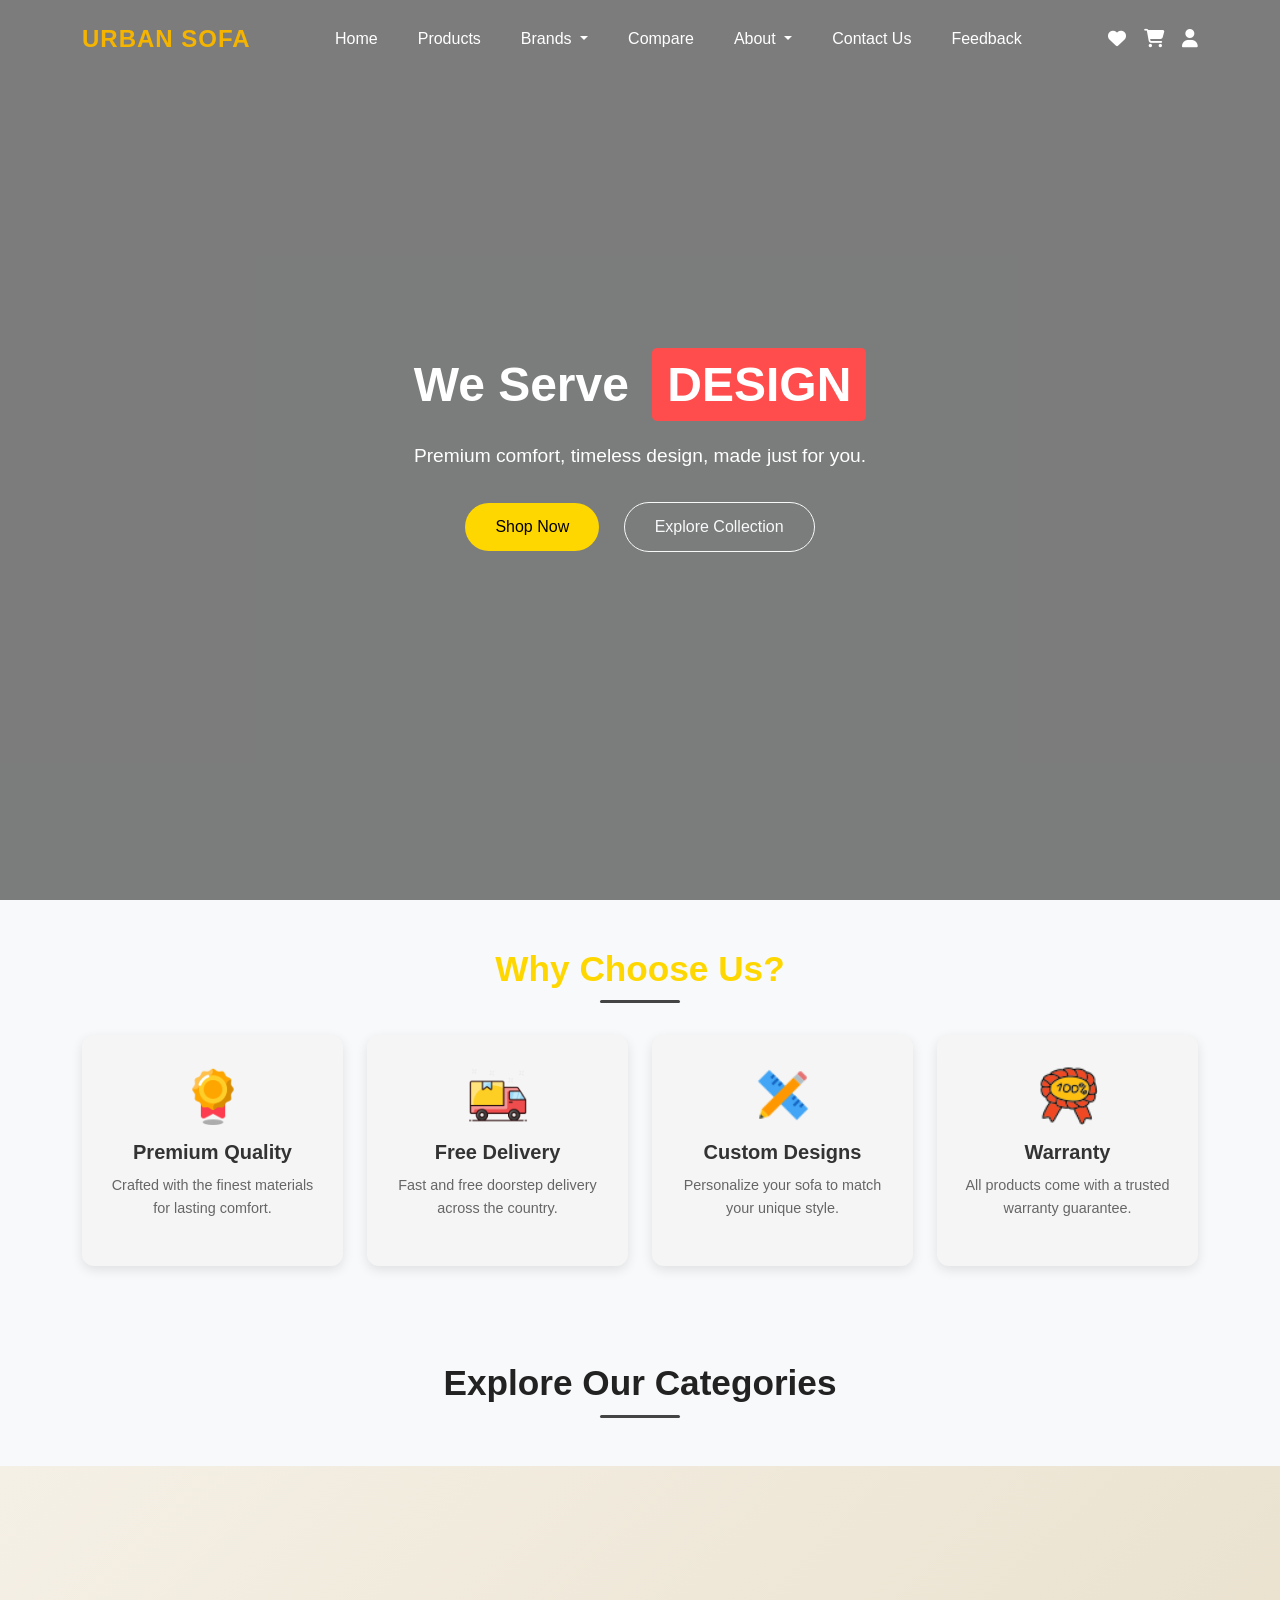
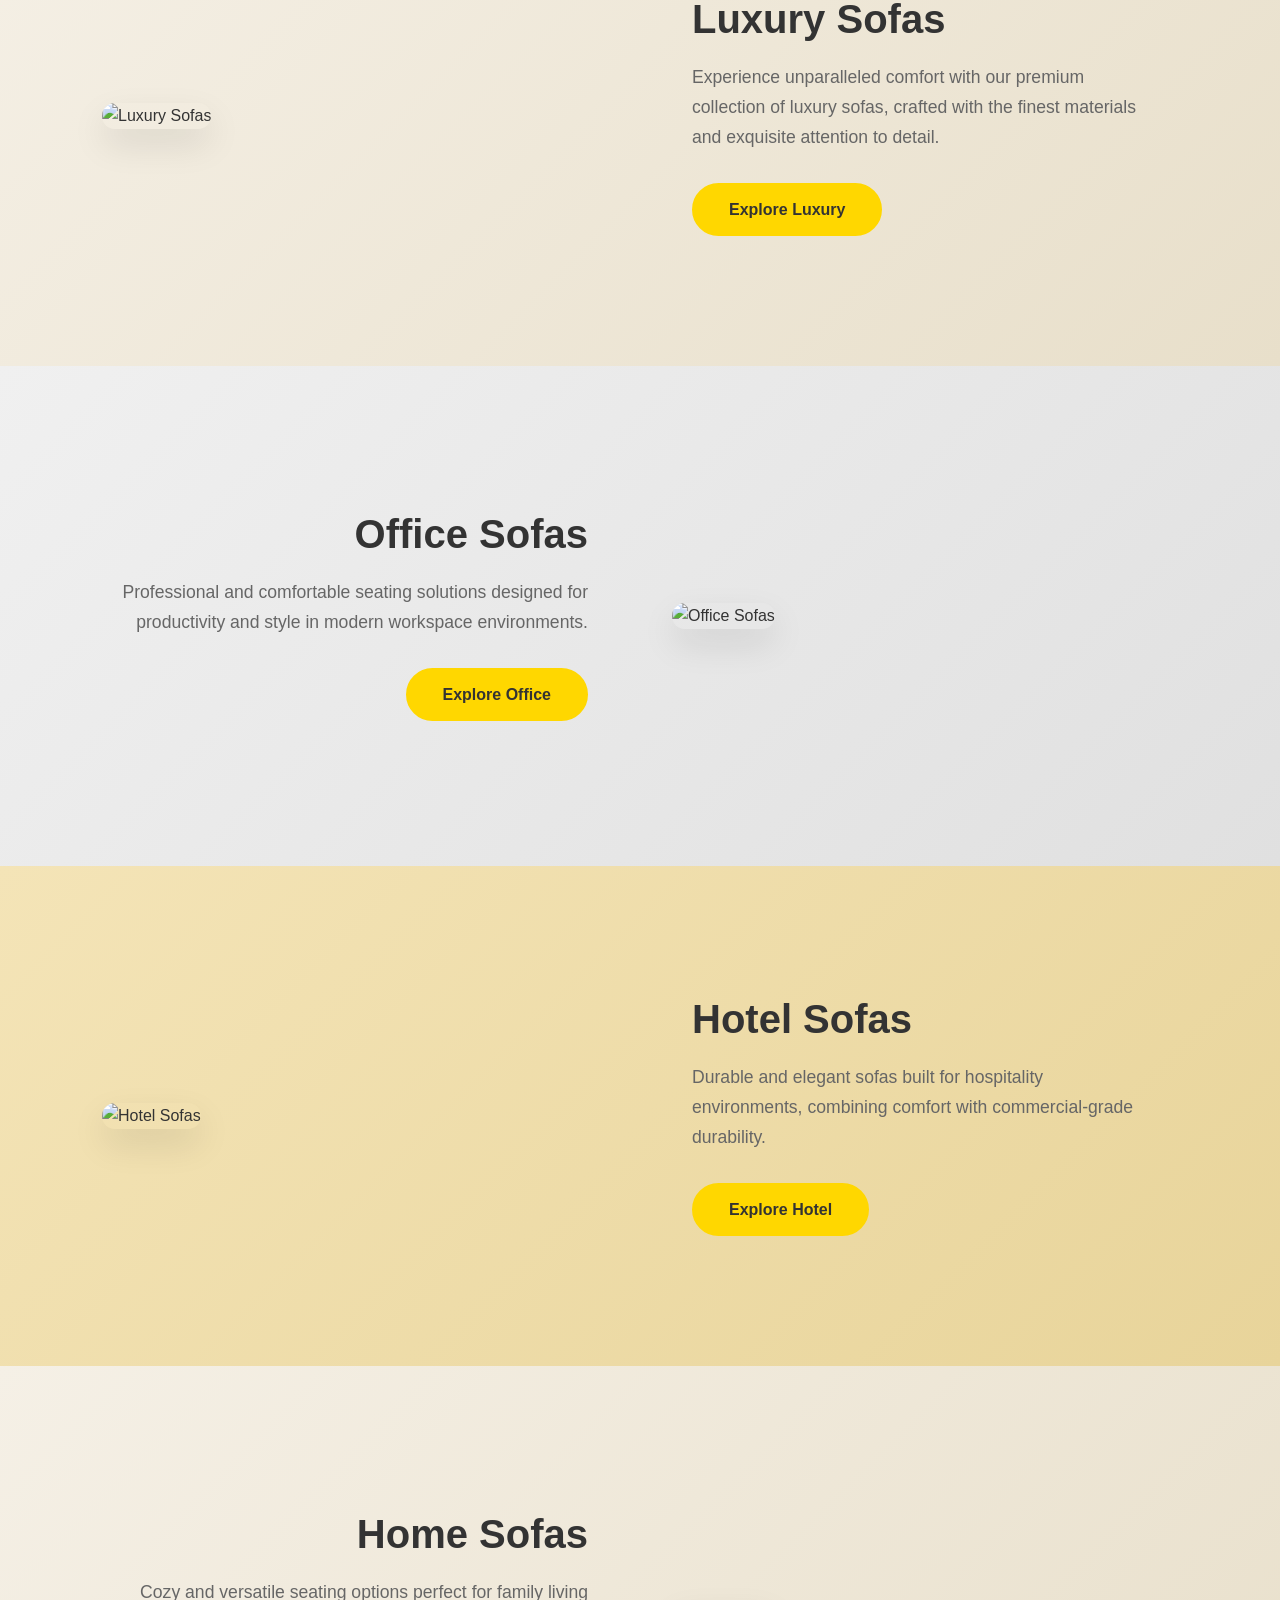
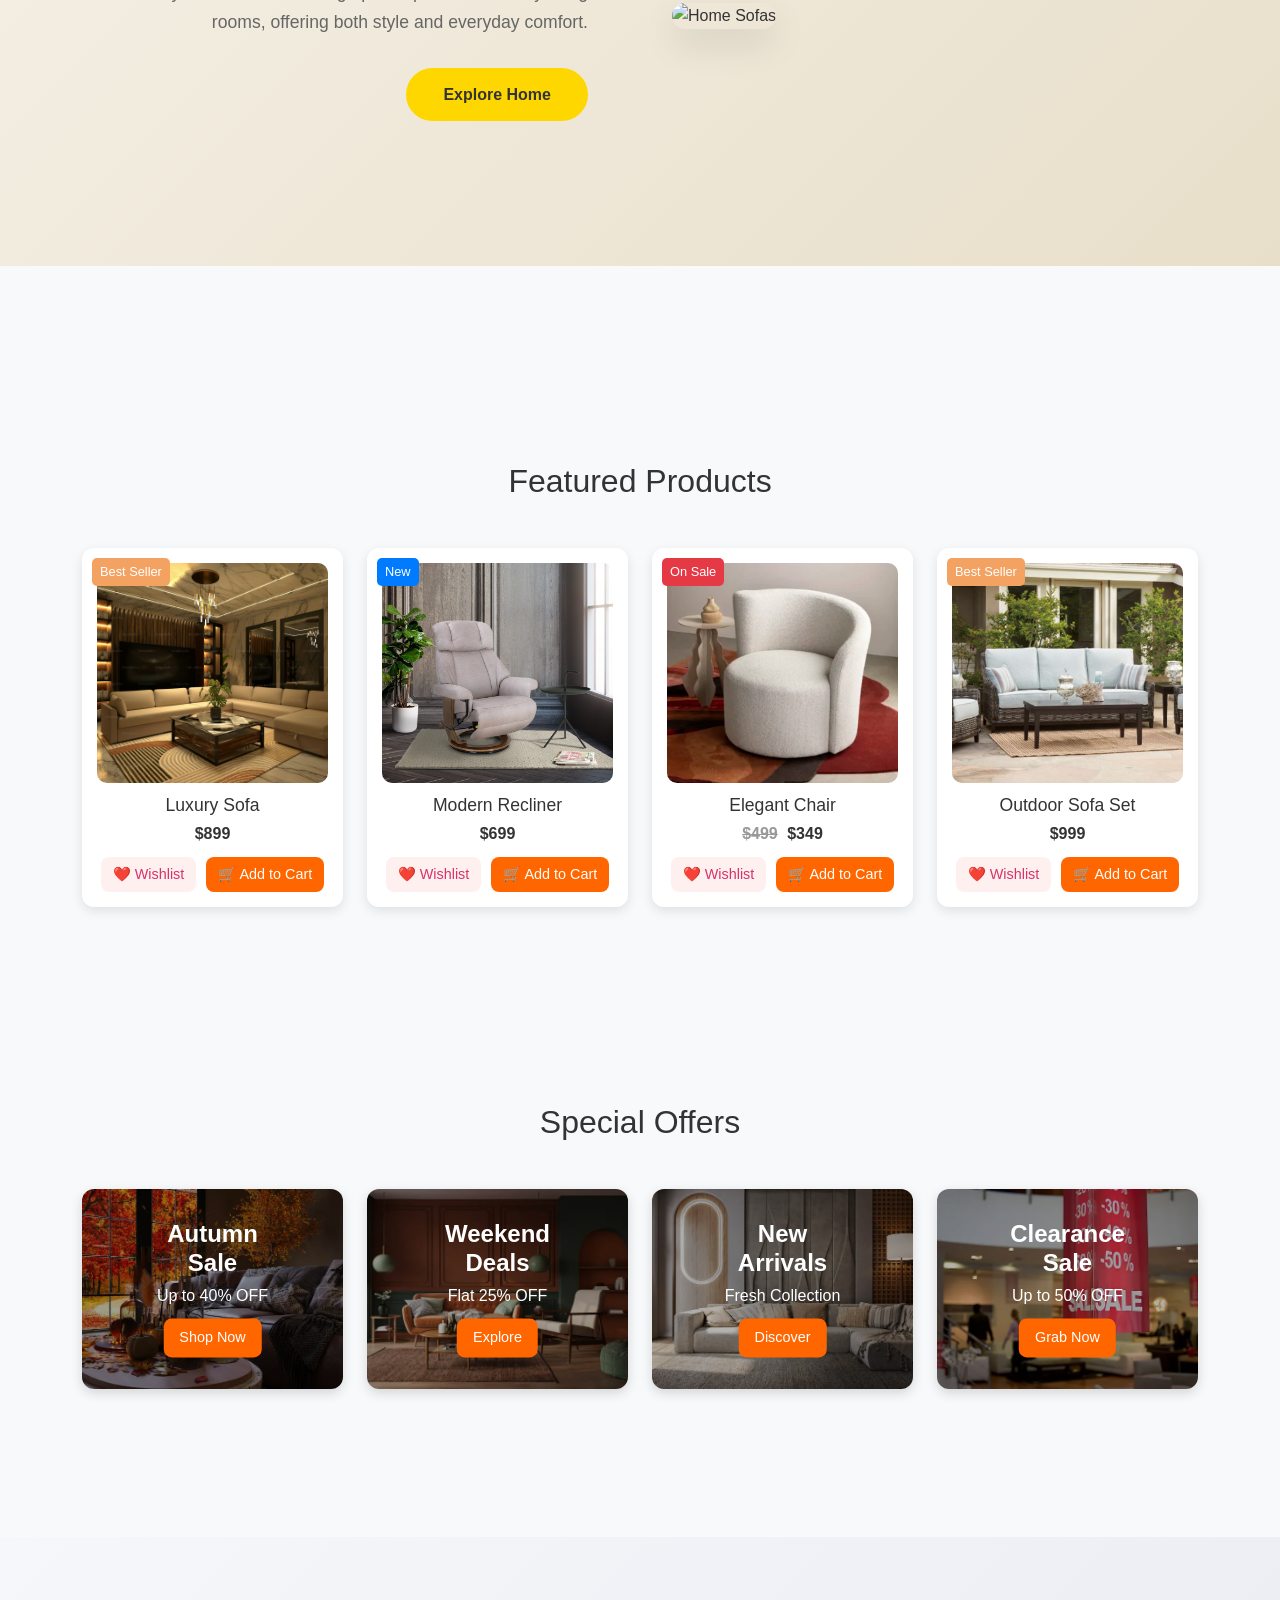
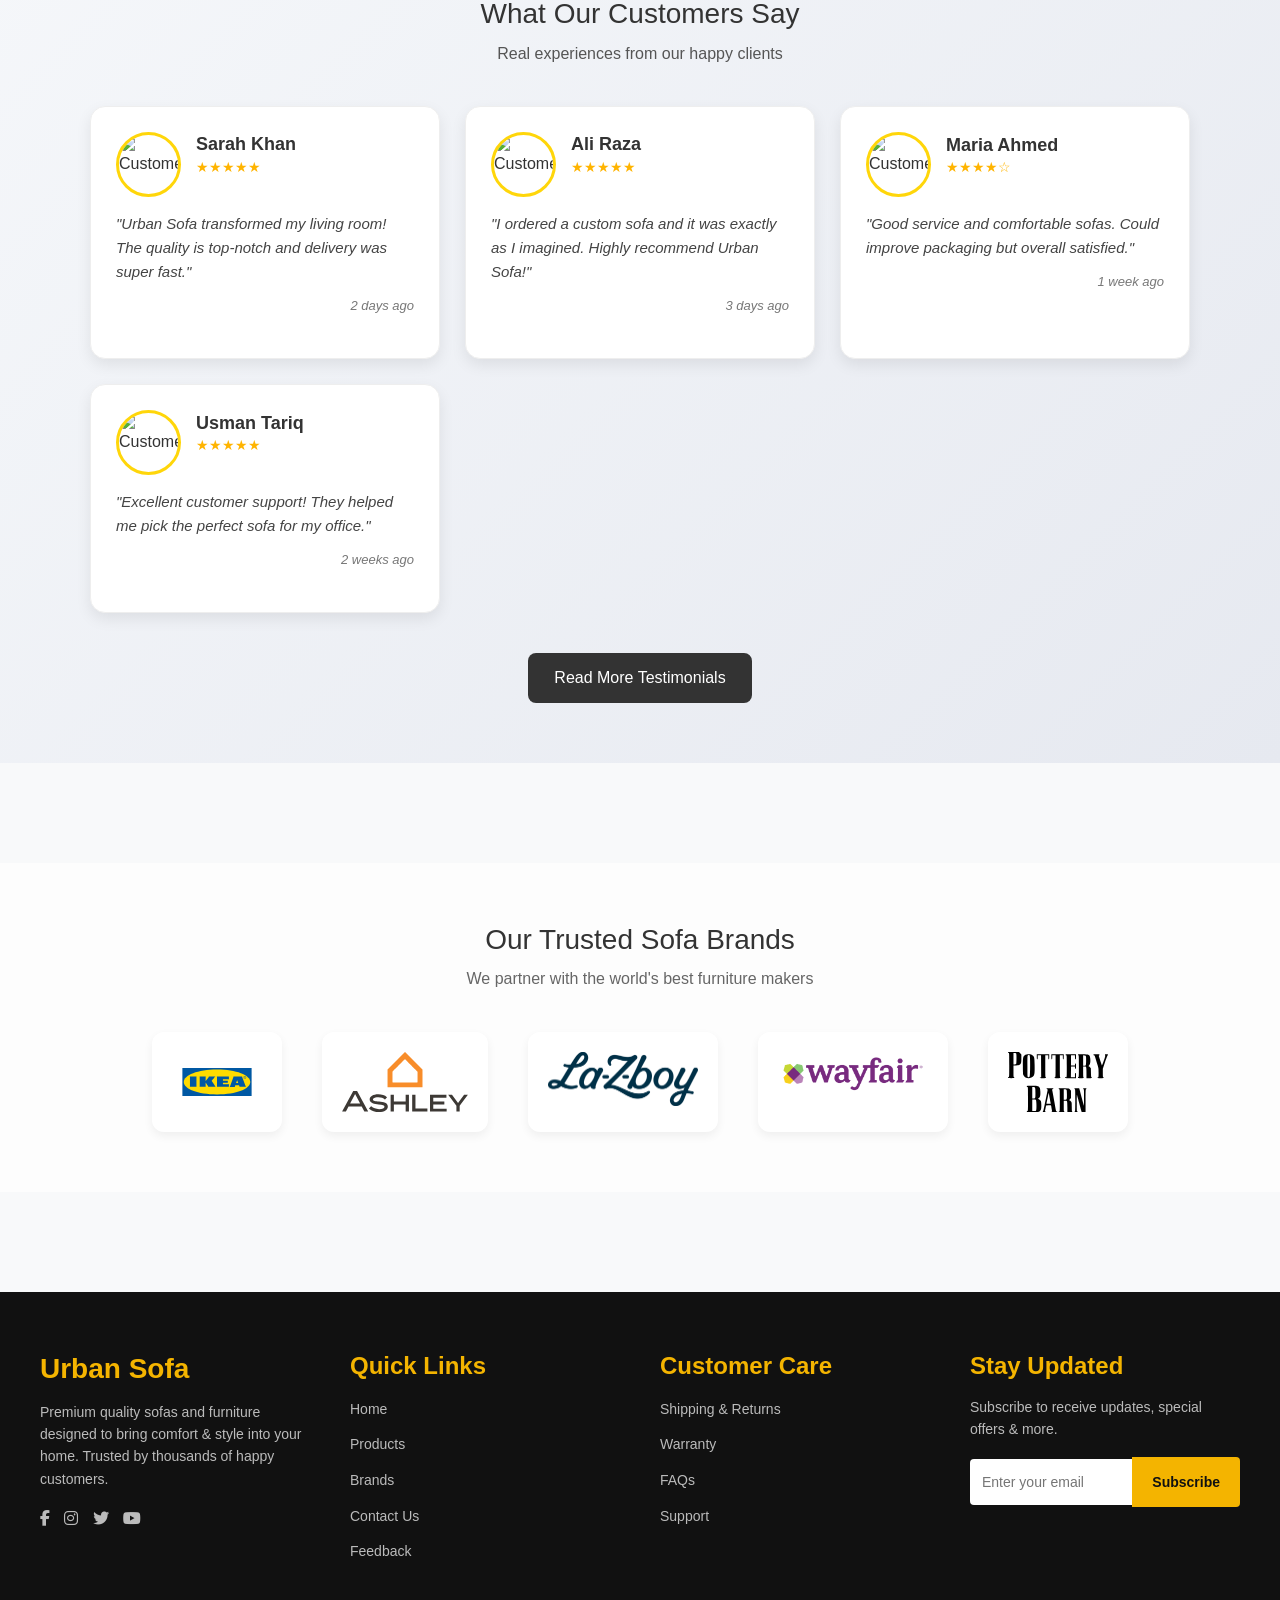
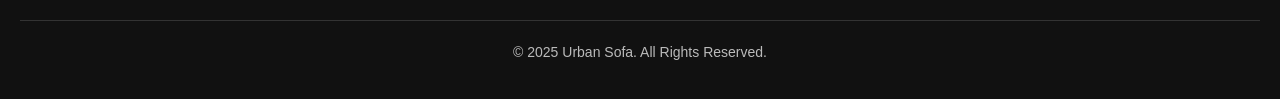
==== commit 224b2f85: "index.html" ====
--- a/index.html
+++ b/index.html
@@ -18,6 +18,11 @@
     <link rel="stylesheet" href="https://cdnjs.cloudflare.com/ajax/libs/font-awesome/6.4.0/css/all.min.css">
     
     <link rel="stylesheet" href="./css/style.css">
+
+    <meta name="google-site-verification" content="TUFIH8ir9J-xYY2_dEtU9hX-BFbyt0bAB_FSe5pgt8s" />
+
+    <meta name="keywords" content="sofa, double sofa, sofa set">
+    <meta name="keywords" content="uyiuyitgiytguoftfylgihgiyg">
 
 
 
@@ -627,4 +632,4 @@
 
 
 </body>
-</html>+</html>
